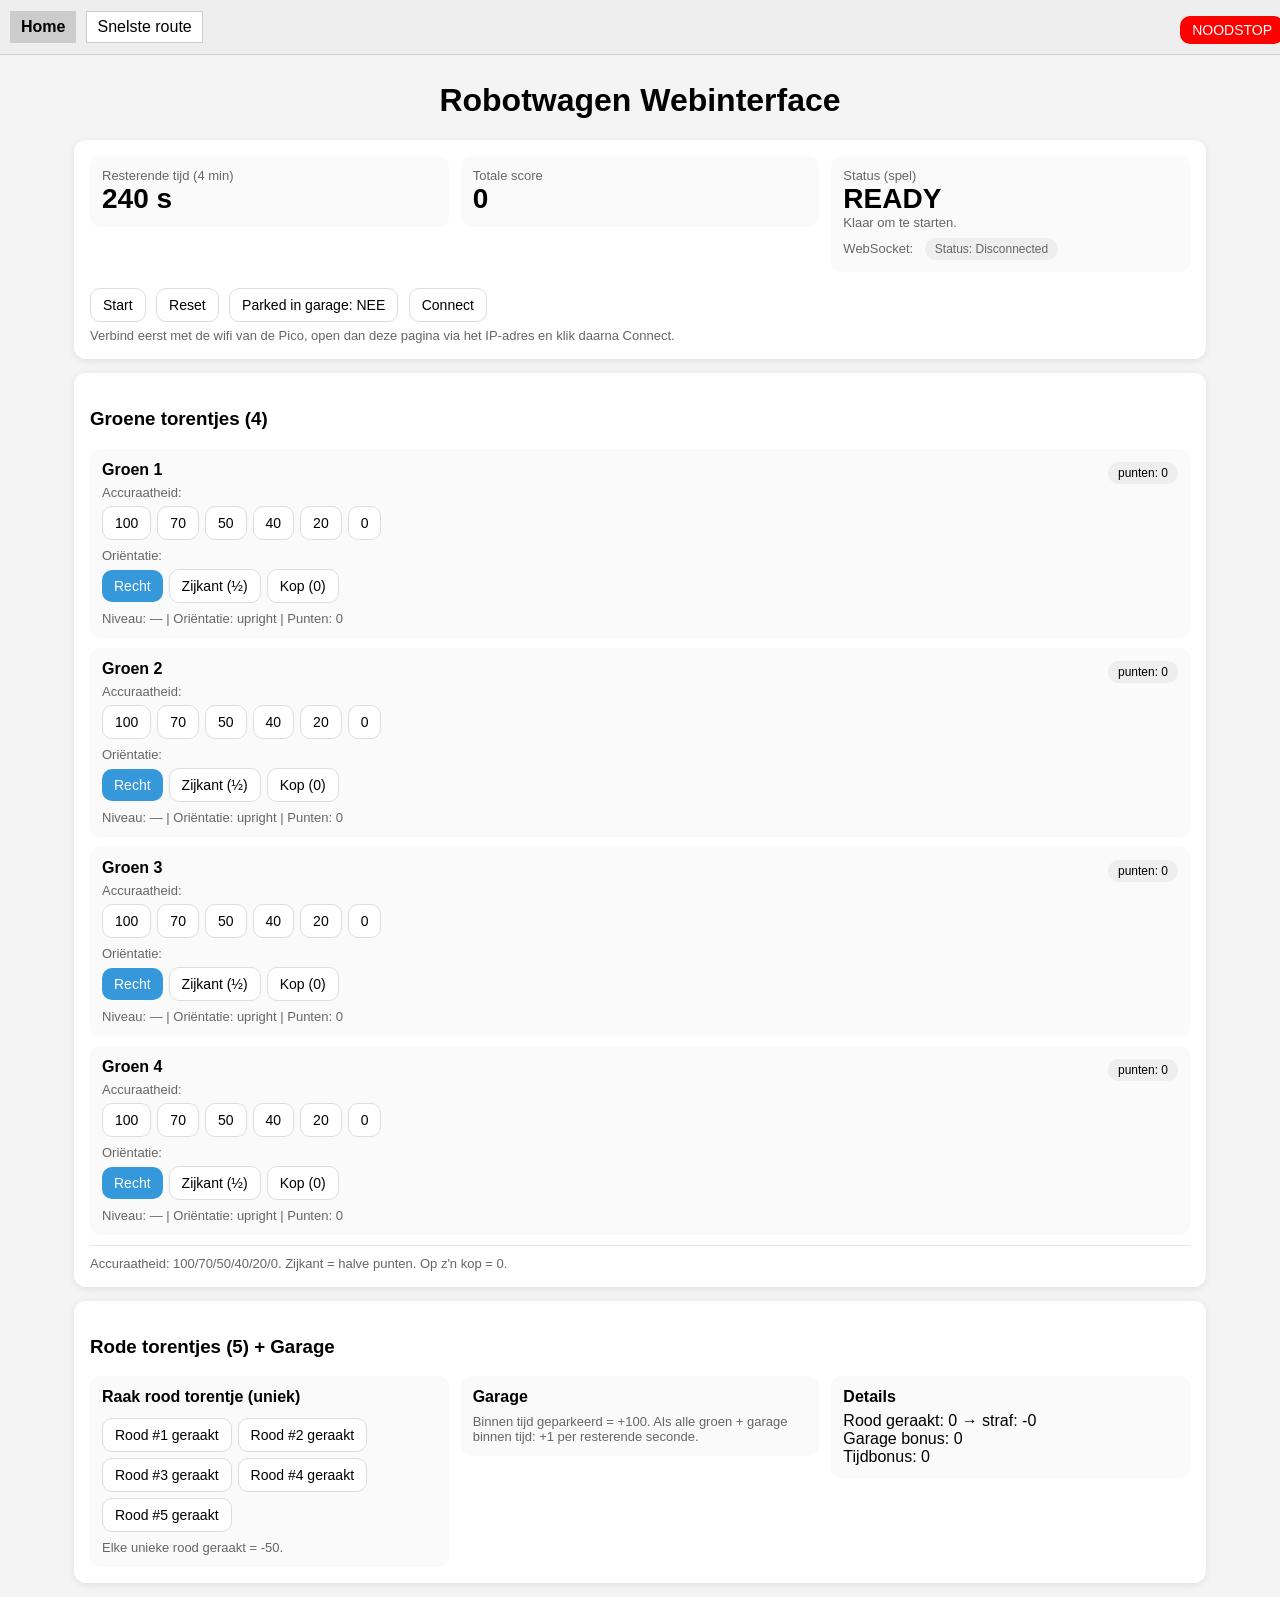
==== docs/index.html @ 5aa8c222 "renamed:    website/index.html -> docs/index.html 	renamed:    website/script.js -> docs/script.js 	" ====
<!DOCTYPE html>
<html lang="nl">
<head>
  <meta charset="UTF-8" />
  <meta name="viewport" content="width=device-width, initial-scale=1"/>
  <title>Robotwagen Webinterface</title>

  <link rel="stylesheet" href="style.css" />
</head>

<body>
  <div id="topBar">
    <a href="../index.html" class="active">Home</a>
    <a href="./snelste_route/snelste_route.html">Snelste route</a>
    <button onclick="window.noodStop()">NOODSTOP</button>
  </div>

  <h1>Robotwagen Webinterface</h1>

  <div class="card">
    <div class="row">
      <div class="box">
        <div class="muted">Resterende tijd (4 min)</div>
        <div class="big"><span id="timeLeft">240</span> s</div>
      </div>

      <div class="box">
        <div class="muted">Totale score</div>
        <div class="big"><span id="totalScore">0</span></div>
      </div>

      <div class="box">
        <div class="muted">Status (spel)</div>

        <div class="big status" id="gameStatus">READY</div>

        <div class="muted" id="statusHint">Start om timer te laten lopen.</div>

        <div class="muted" style="margin-top:8px;">
          WebSocket:
          <span class="wsBadge" id="status">Status: Disconnected</span>
        </div>
      </div>
    </div>

    <div style="margin-top:10px;">
      <button id="startBtn">Start</button>
      <button id="resetBtn">Reset</button>

      <button id="parkBtn">Parked in garage: NEE</button>

      <button onclick="connect_socket()">Connect</button>

      <div class="muted" style="margin-top:6px;">
        Verbind eerst met de wifi van de Pico, open dan deze pagina via het IP-adres en klik daarna Connect.
      </div>
    </div>
  </div>

  <div class="card">
    <h3>Groene torentjes (4)</h3>
    <div id="greensControls" class="grid"></div>
    <div class="line"></div>
    <div class="muted">
      Accuraatheid: 100/70/50/40/20/0. Zijkant = halve punten. Op z'n kop = 0.
    </div>
  </div>

  <div class="card">
    <h3>Rode torentjes (5) + Garage</h3>
    <div class="row">
      <div class="box">
        <div class="title">Raak rood torentje (uniek)</div>
        <div id="redsControls"></div>
        <div class="muted" style="margin-top:8px;">Elke unieke rood geraakt = -50.</div>
      </div>

      <div class="box">
        <div class="title">Garage</div>
        <div class="muted" style="margin-top:8px;">
          Binnen tijd geparkeerd = +100. Als alle groen + garage binnen tijd: +1 per resterende seconde.
        </div>
      </div>

      <div class="box">
        <div class="title">Details</div>
        <div>Rood geraakt: <span id="redCount">0</span> → straf: <span id="redPenalty">0</span></div>
        <div>Garage bonus: <span id="garageBonus">0</span></div>
        <div>Tijdbonus: <span id="timeBonus">0</span></div>
      </div>
    </div>
  </div>

  <script src="shared.js"></script>
  <script src="script.js"></script>
</body>
---- docs/style.css ----
body { font-family: Arial, sans-serif; text-align:center; background:#f4f4f4; }
h1 { margin-top: 22px; }
.card { background:white; width:min(1100px, 95vw); margin: 14px auto; padding:16px; border-radius:12px; box-shadow:0 2px 8px rgba(0,0,0,0.08); text-align:left; }
.row { display:flex; gap:12px; flex-wrap:wrap; align-items:flex-start; }
.box { flex:1; min-width: 260px; background:#fafafa; padding:12px; border-radius:10px; }
.big { font-size: 28px; font-weight:700; }
.status { font-weight:700; }
.muted { color:#666; font-size: 13px; }
.title { font-weight:700; margin-bottom:6px; }
.grid { display:grid; grid-template-columns: 1fr; gap:10px; }
.line { height:1px; background:#e6e6e6; margin:10px 0; }

button {
  padding:8px 12px; font-size:14px; margin:6px 6px 0 0;
  cursor:pointer; border-radius:10px; border:1px solid #ddd; background:white;
}
button:disabled { opacity:0.5; cursor:not-allowed; }

#noodBtn {
  background:red; color:white; font-size:18px; padding:12px 22px;
  border:none; border-radius:10px;
}

/* Highlights (kleur bij geselecteerde knoppen) */
.active-acc  { background:#2ecc71 !important; color:white; border:none; }
.active-ori  { background:#3498db !important; color:white; border:none; }
.active-red  { background:#e74c3c !important; color:white; border:none; }
.active-park { background:#2ecc71 !important; color:white; border:none; }

.pill { display:inline-block; padding:4px 10px; border-radius:999px; background:#eee; font-size:12px; margin-left:6px; }
.greenHeader { display:flex; justify-content:space-between; align-items:center; gap:10px; }

/* Klein badgeje voor websocket status */
.wsBadge {
  display:inline-block;
  padding:4px 10px;
  border-radius:999px;
  background:#eee;
  font-size:12px;
  margin-left:8px;
}

#topBar {
  position: fixed;
  top: 0;
  left: 0;
  width: 100%;
  display: flex;
  gap: 10px;
  align-items: center;
  padding: 10px;
  background: #eee;
  border-bottom: 1px solid #ccc;
  z-index: 1000;
}

body {
  margin: 0;
  padding-top: 60px;
}

#topBar a {
  text-decoration: none;
  padding: 6px 10px;
  background: white;
  border: 1px solid #ccc;
  color: black;
}

#topBar a.active {
  background: #ccc;
  font-weight: bold;
}

#topBar button {
  margin-left: auto;
  padding: 6px 12px;
  background: red;
  color: white;
  border: none;
}
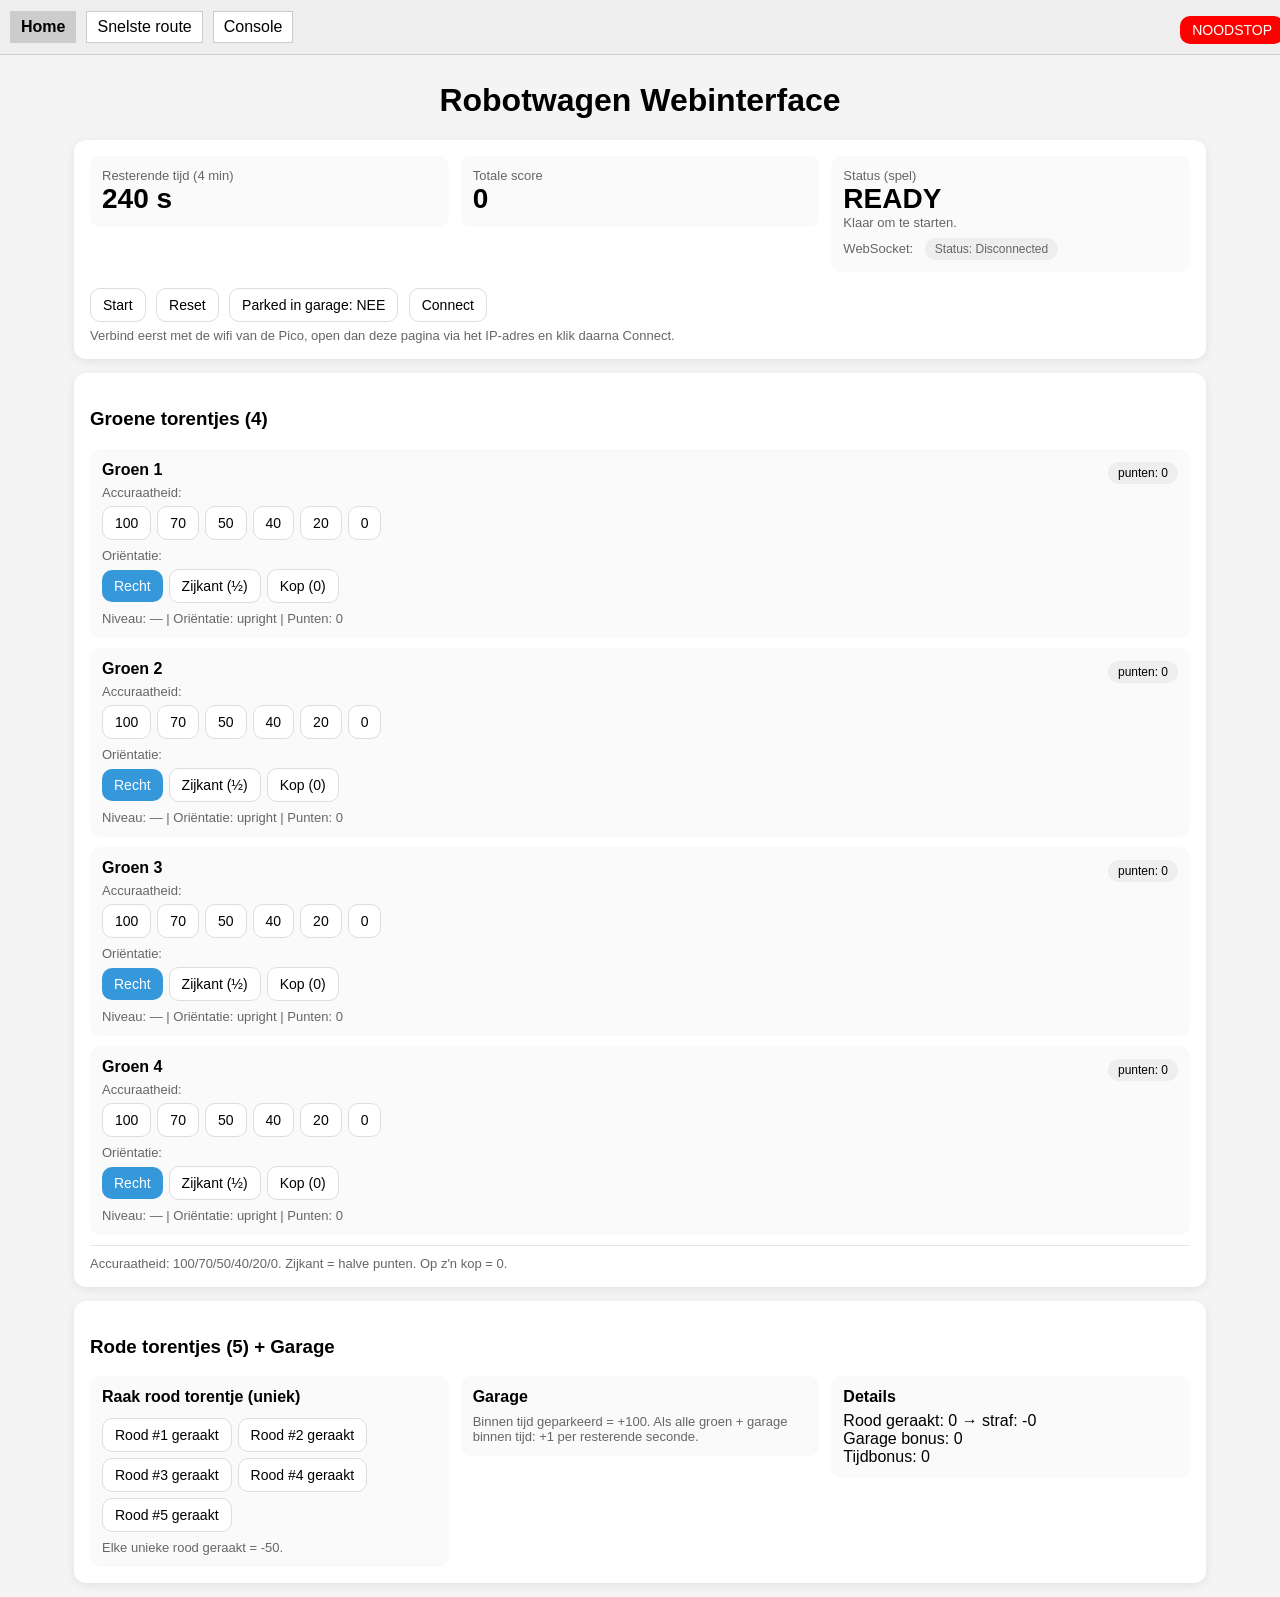
==== commit 49e6e7be: "Add console tab and stream PICO debug logs to website Co-authored-by: XenneDel <244889404+XenneDel@u" ====
--- a/docs/index.html
+++ b/docs/index.html
@@ -12,6 +12,7 @@
   <div id="topBar">
     <a href="../index.html" class="active">Home</a>
     <a href="./snelste_route/snelste_route.html">Snelste route</a>
+    <a href="./console/console.html">Console</a>
     <button onclick="window.noodStop()">NOODSTOP</button>
   </div>
 
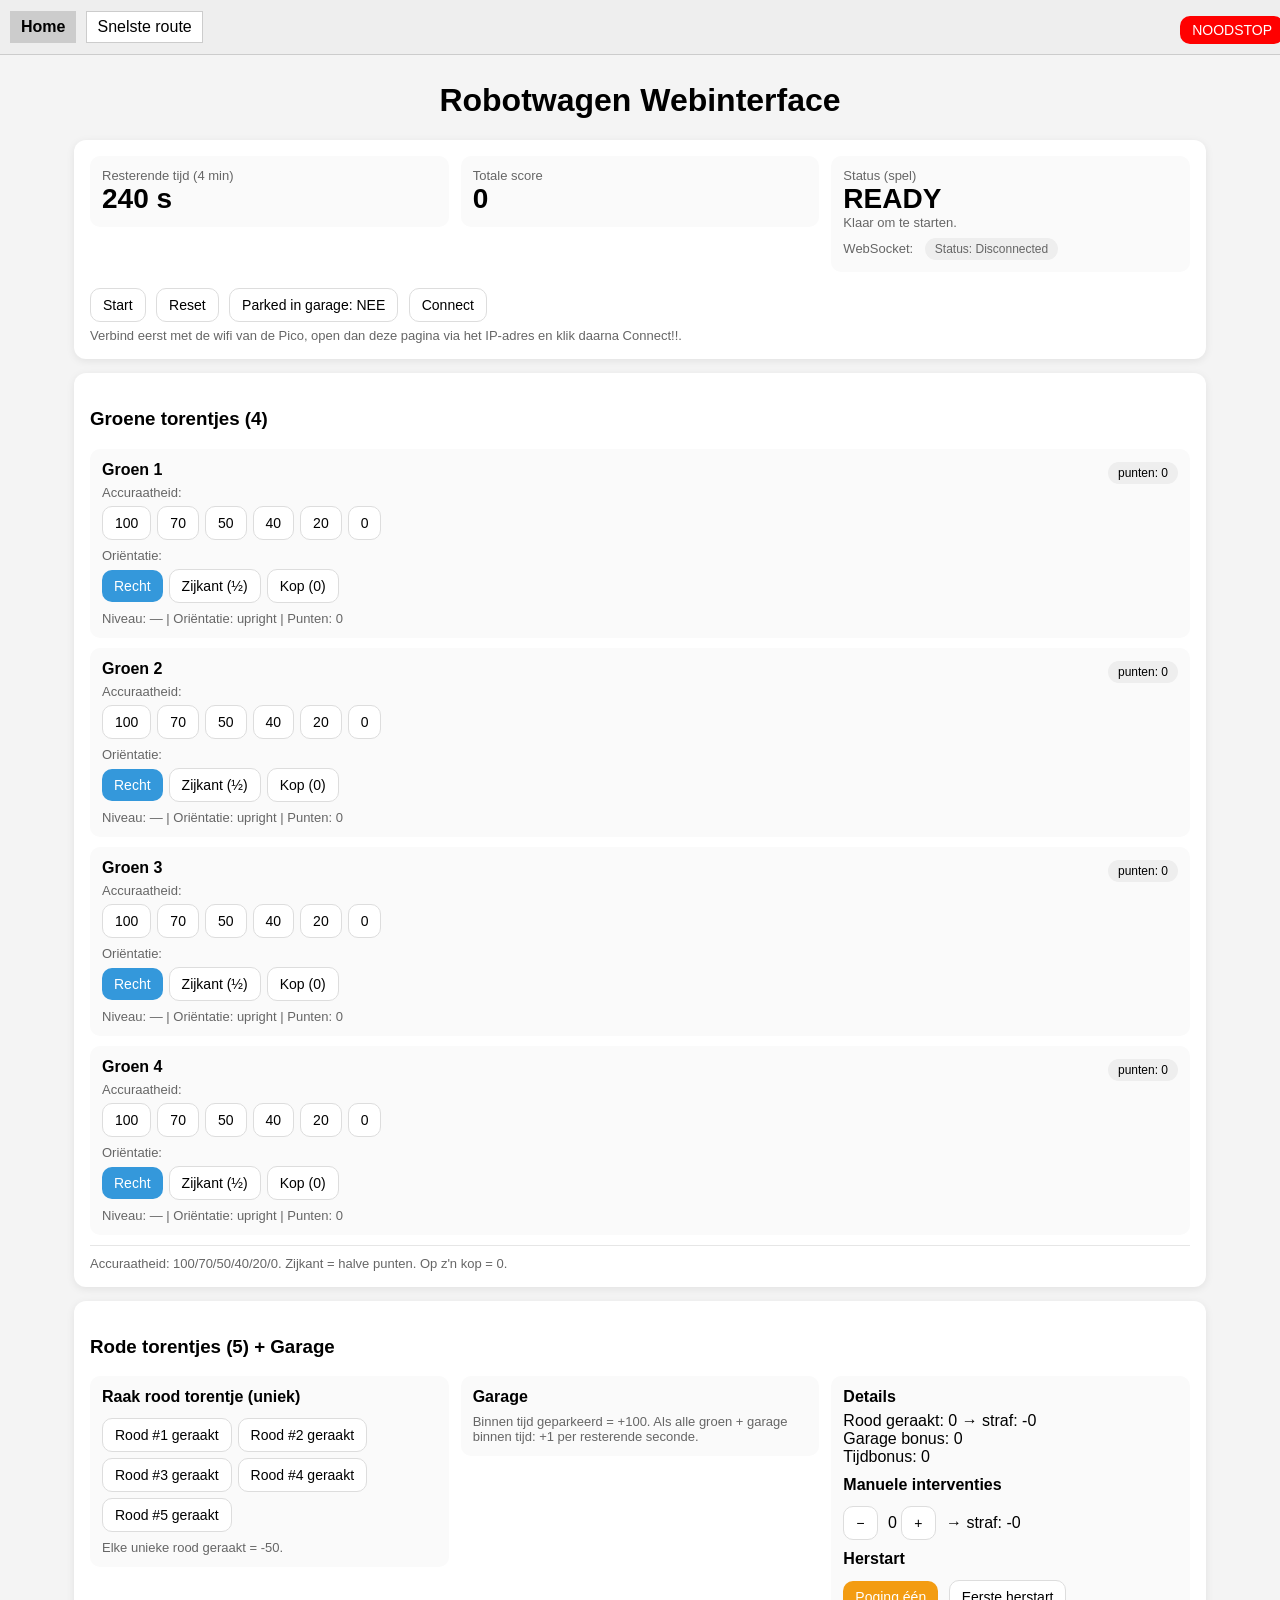
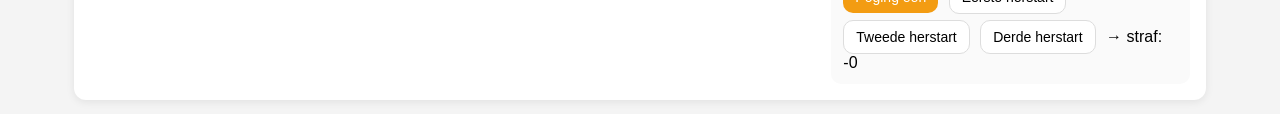
==== commit 13ace589: "ESTOP heet nu overal NOODSTOP. Ik heb nagekeken, normaal geeft dat geen error. preview werkt. Manuel" ====
--- a/docs/index.html
+++ b/docs/index.html
@@ -12,7 +12,6 @@
   <div id="topBar">
     <a href="../index.html" class="active">Home</a>
     <a href="./snelste_route/snelste_route.html">Snelste route</a>
-    <a href="./console/console.html">Console</a>
     <button onclick="window.noodStop()">NOODSTOP</button>
   </div>
 
@@ -53,7 +52,7 @@
       <button onclick="connect_socket()">Connect</button>
 
       <div class="muted" style="margin-top:6px;">
-        Verbind eerst met de wifi van de Pico, open dan deze pagina via het IP-adres en klik daarna Connect.
+        Verbind eerst met de wifi van de Pico, open dan deze pagina via het IP-adres en klik daarna Connect!!.
       </div>
     </div>
   </div>
@@ -88,6 +87,23 @@
         <div>Rood geraakt: <span id="redCount">0</span> → straf: <span id="redPenalty">0</span></div>
         <div>Garage bonus: <span id="garageBonus">0</span></div>
         <div>Tijdbonus: <span id="timeBonus">0</span></div>
+
+        <div style="margin-top:10px;">
+          <div class="title">Manuele interventies</div>
+          <button id="interventieMinus">−</button>
+          <span id="interventieCount">0</span>
+          <button id="interventiePlus">+</button>
+          → straf: <span id="interventiePenalty">0</span>
+        </div>
+
+        <div style="margin-top:10px;">
+          <div class="title">Herstart</div>
+          <button class="restartBtn" data-restart="0">Poging één</button>
+          <button class="restartBtn" data-restart="1">Eerste herstart</button>
+          <button class="restartBtn" data-restart="2">Tweede herstart</button>
+          <button class="restartBtn" data-restart="3">Derde herstart</button>
+          → straf: <span id="restartPenalty">0</span>
+        </div>
       </div>
     </div>
   </div>
--- a/docs/style.css
+++ b/docs/style.css
@@ -26,6 +26,13 @@
 .active-ori  { background:#3498db !important; color:white; border:none; }
 .active-red  { background:#e74c3c !important; color:white; border:none; }
 .active-park { background:#2ecc71 !important; color:white; border:none; }
+.active-restart { background:#304659 !important; color:white; border:none; }
+
+.restartBtn.active-restart {
+  background: #f39c12 !important;
+  color: white;
+  border: none;
+}
 
 .pill { display:inline-block; padding:4px 10px; border-radius:999px; background:#eee; font-size:12px; margin-left:6px; }
 .greenHeader { display:flex; justify-content:space-between; align-items:center; gap:10px; }
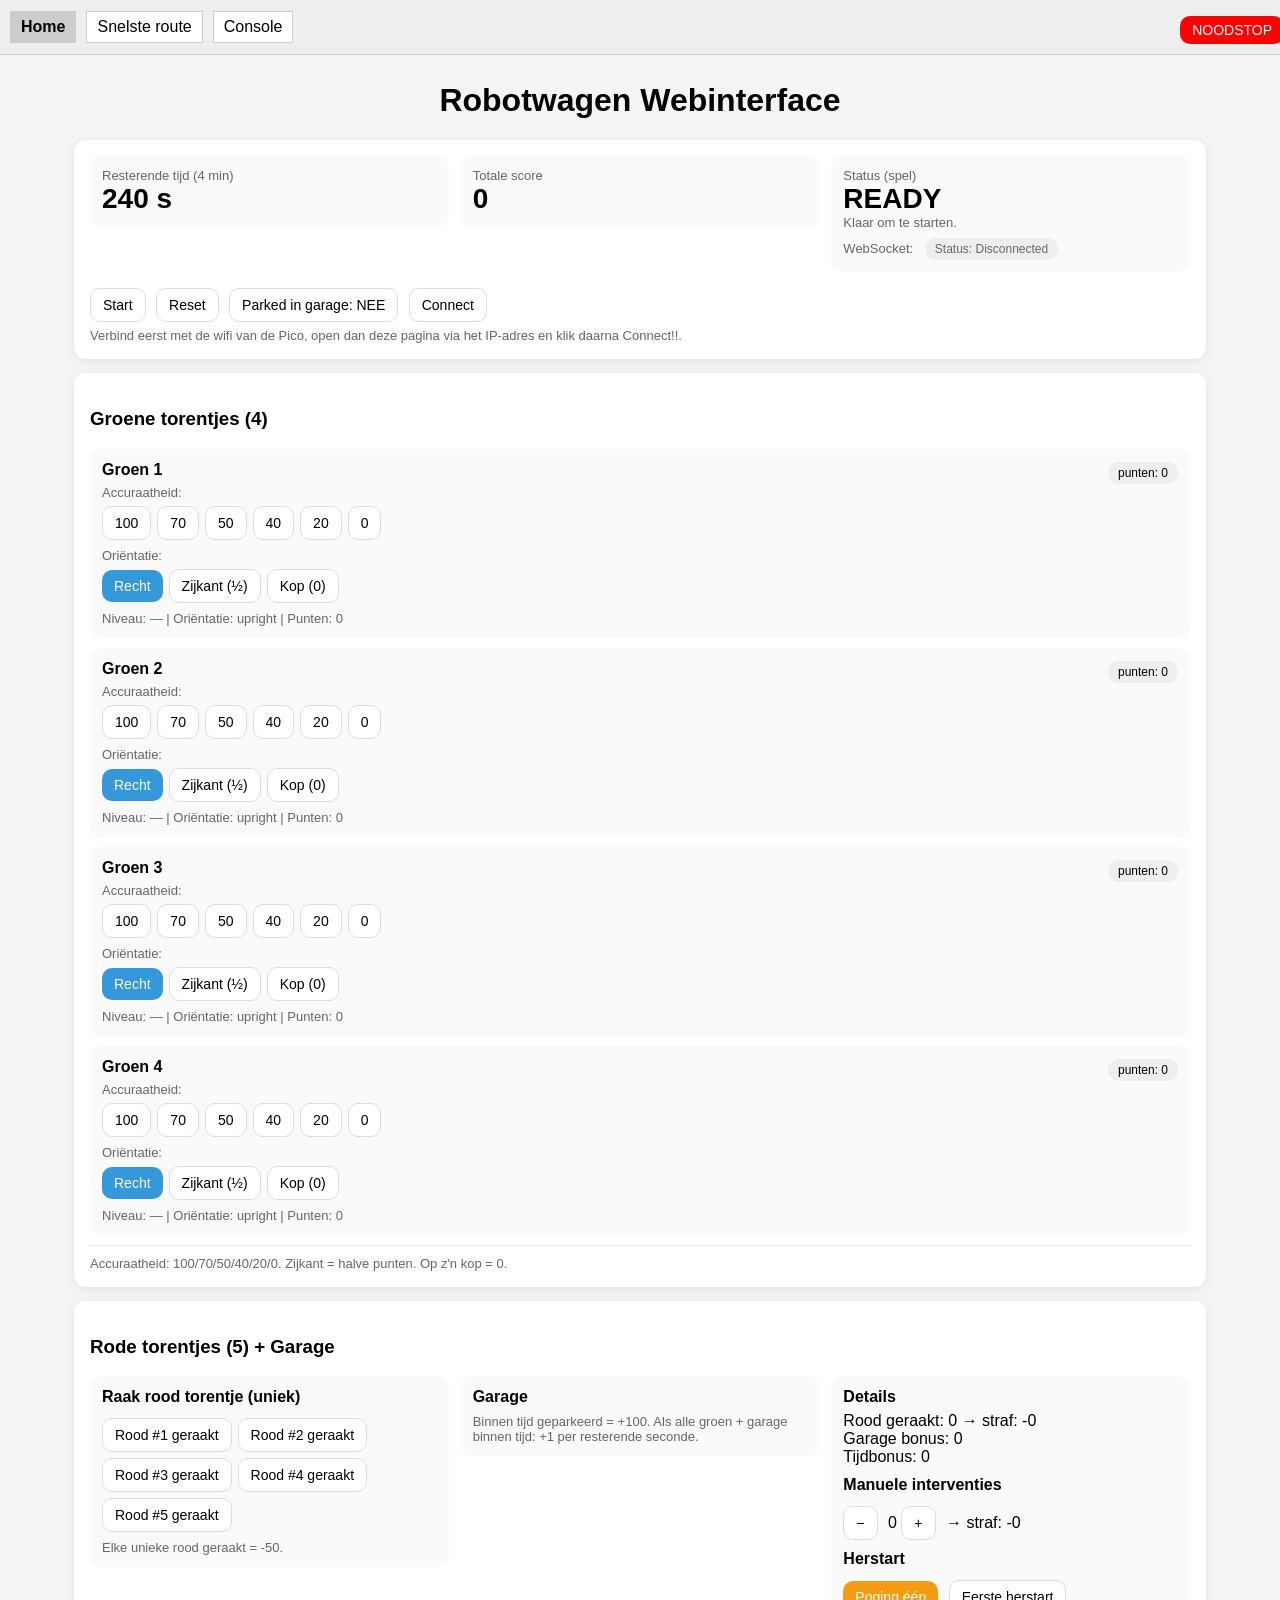
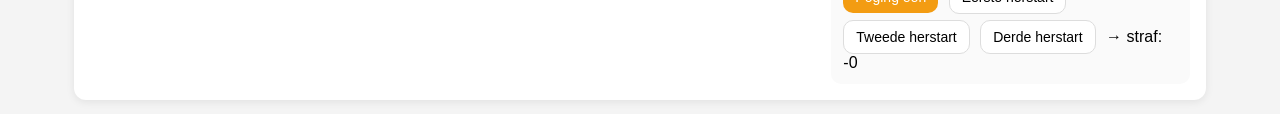
==== commit f68ced71: "Merge pull request #15 from lisanderlindemans/copilot/add-console-tab-for-debug-info Add web Console" ====
--- a/docs/index.html
+++ b/docs/index.html
@@ -12,6 +12,7 @@
   <div id="topBar">
     <a href="../index.html" class="active">Home</a>
     <a href="./snelste_route/snelste_route.html">Snelste route</a>
+    <a href="./console/console.html">Console</a>
     <button onclick="window.noodStop()">NOODSTOP</button>
   </div>
 
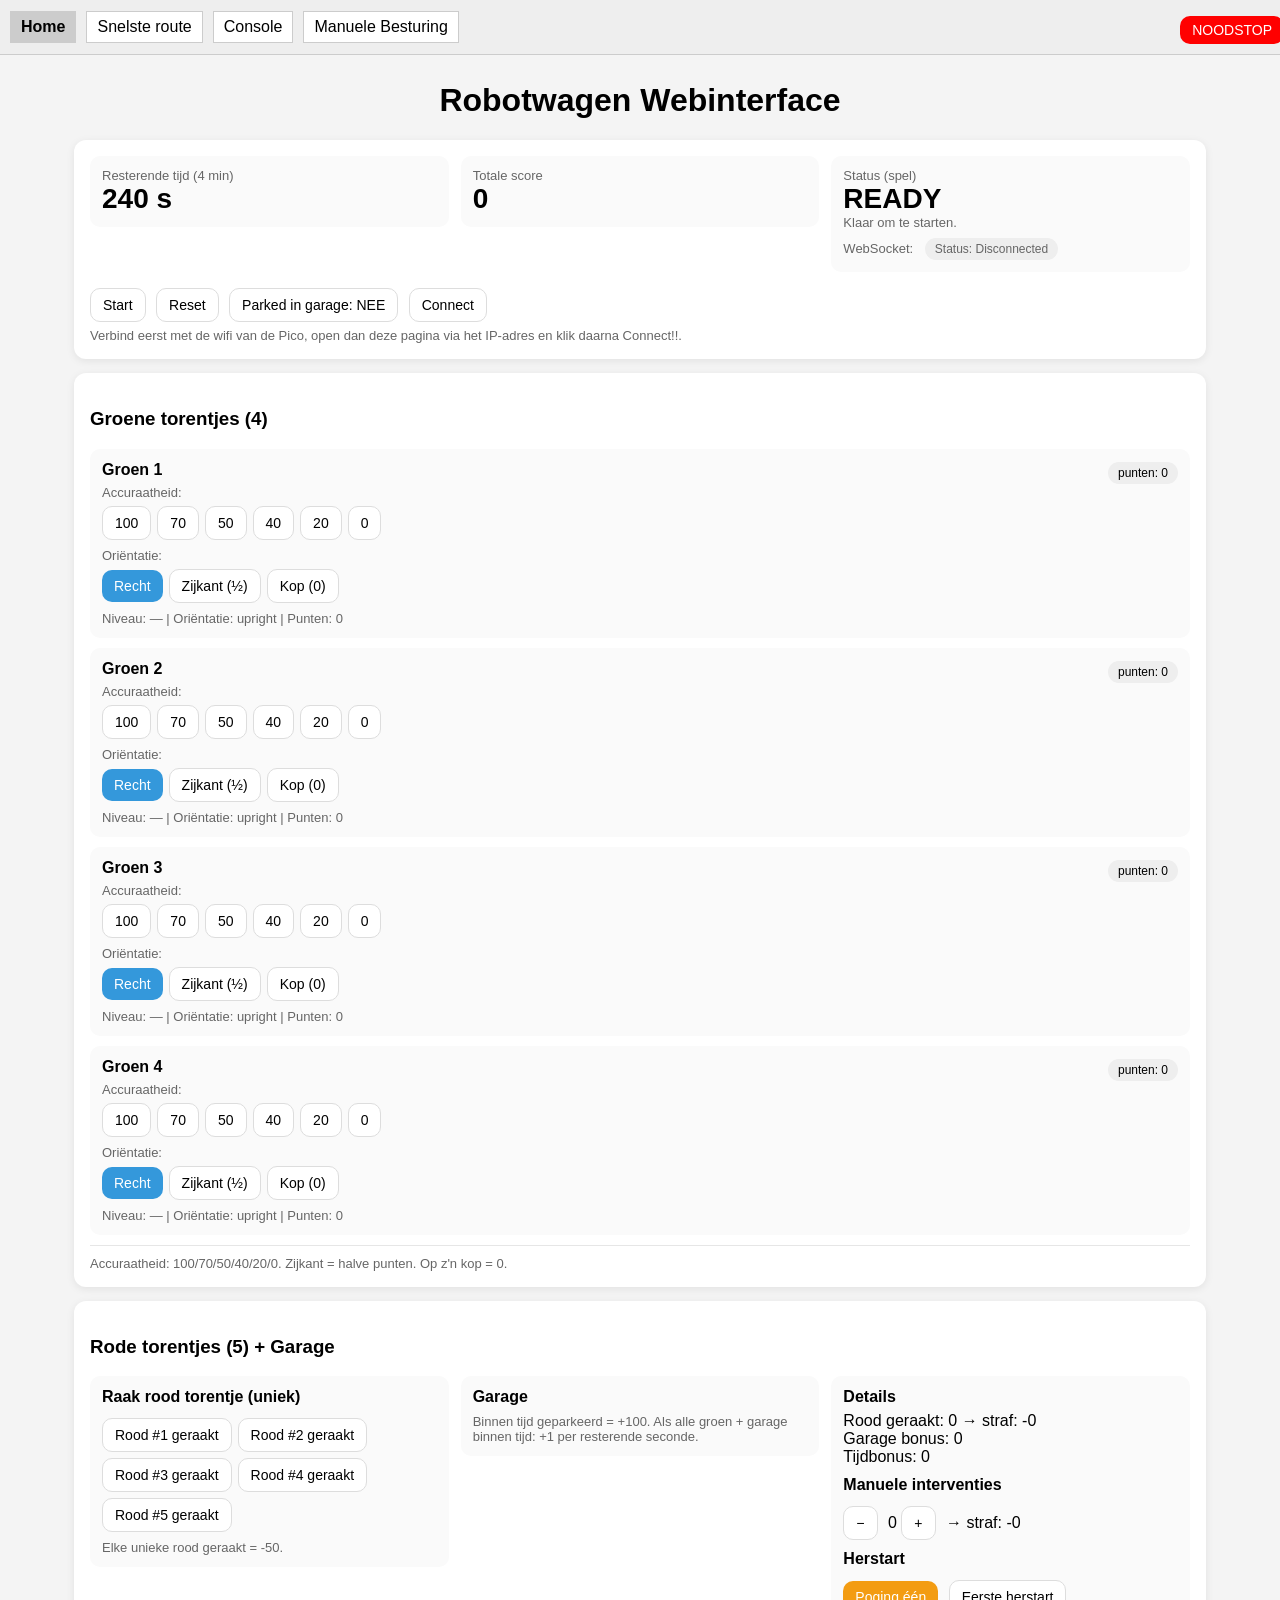
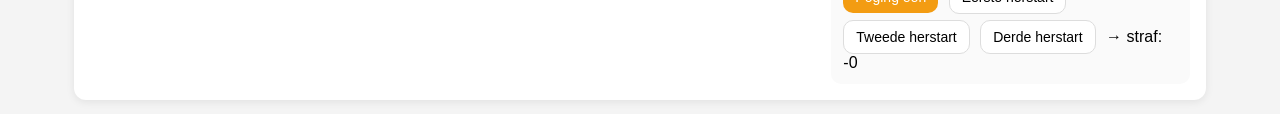
==== commit cd223a40: "Manuele besturing" ====
--- a/docs/index.html
+++ b/docs/index.html
@@ -10,9 +10,10 @@
 
 <body>
   <div id="topBar">
-    <a href="../index.html" class="active">Home</a>
+    <a href="./index.html" class="active">Home</a>
     <a href="./snelste_route/snelste_route.html">Snelste route</a>
     <a href="./console/console.html">Console</a>
+    <a href="./manueel_besturen/manueel_besturen.html">Manuele Besturing</a>
     <button onclick="window.noodStop()">NOODSTOP</button>
   </div>
 
